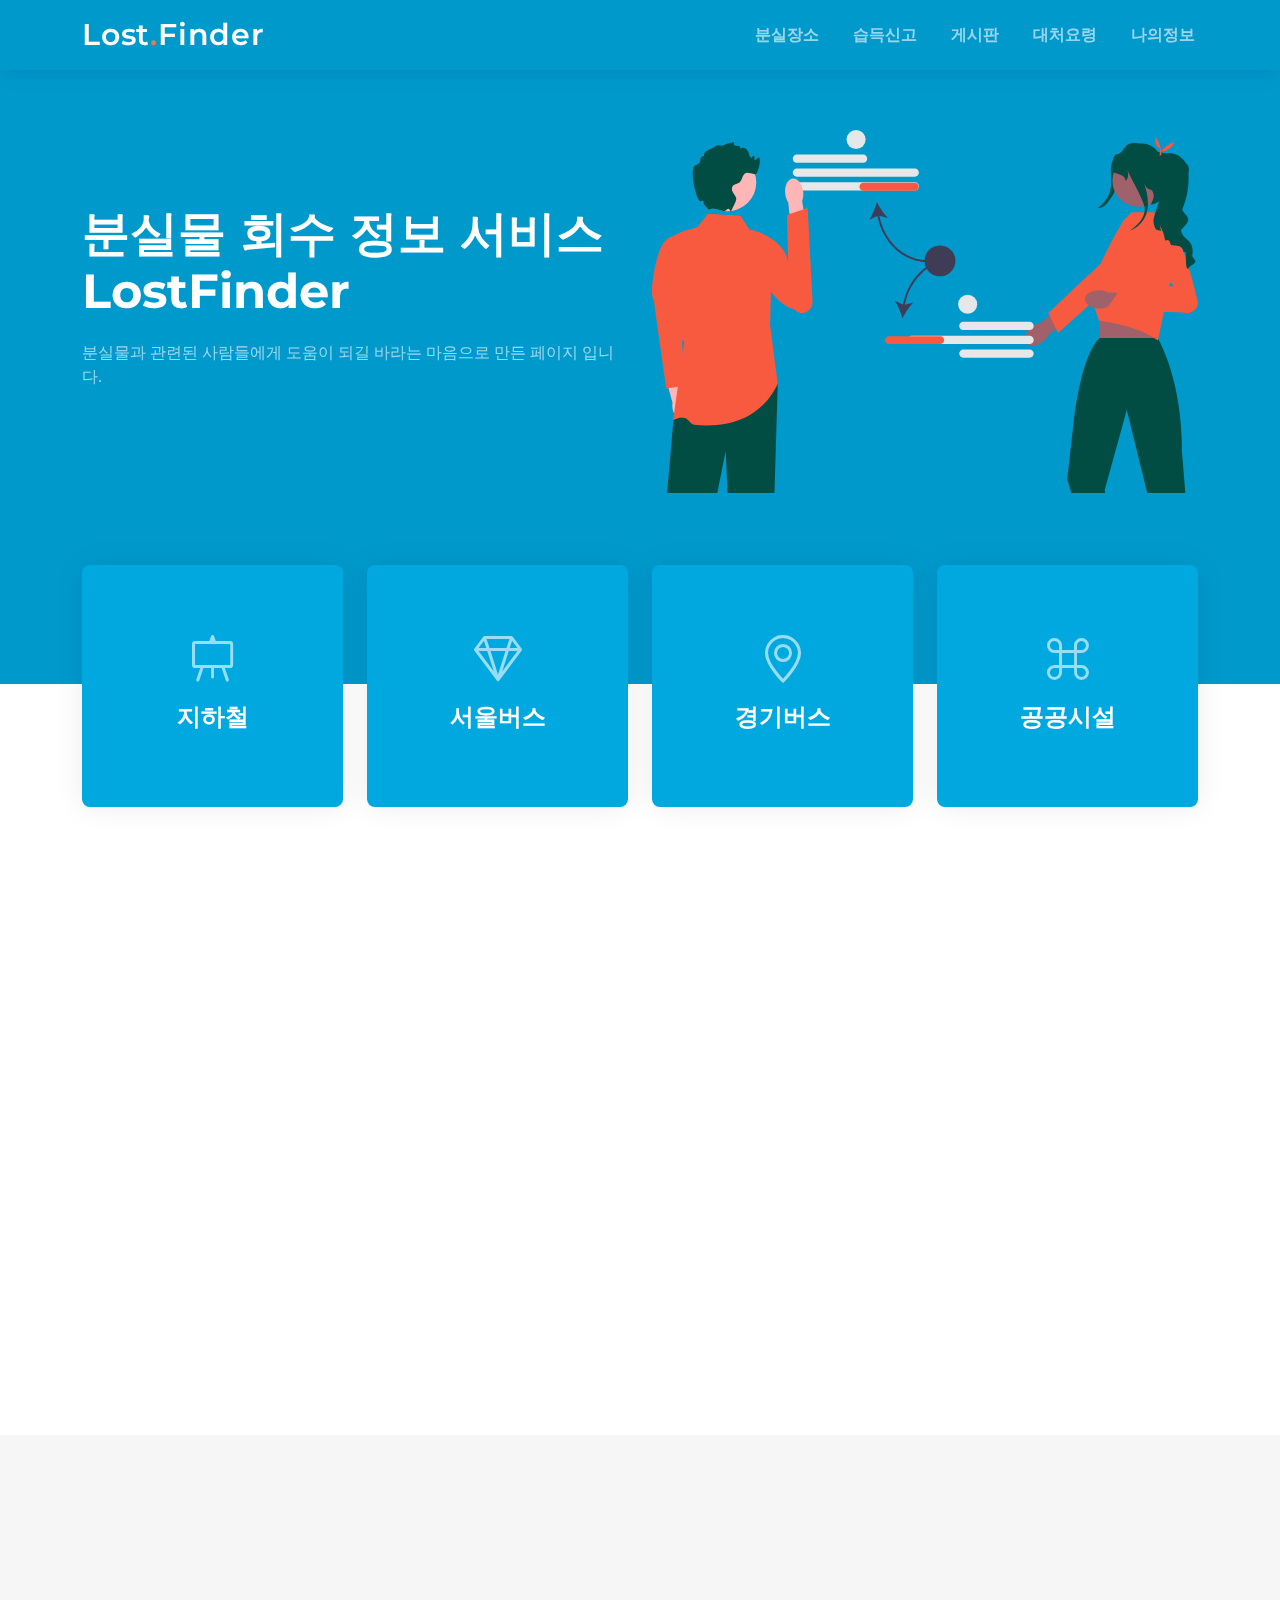
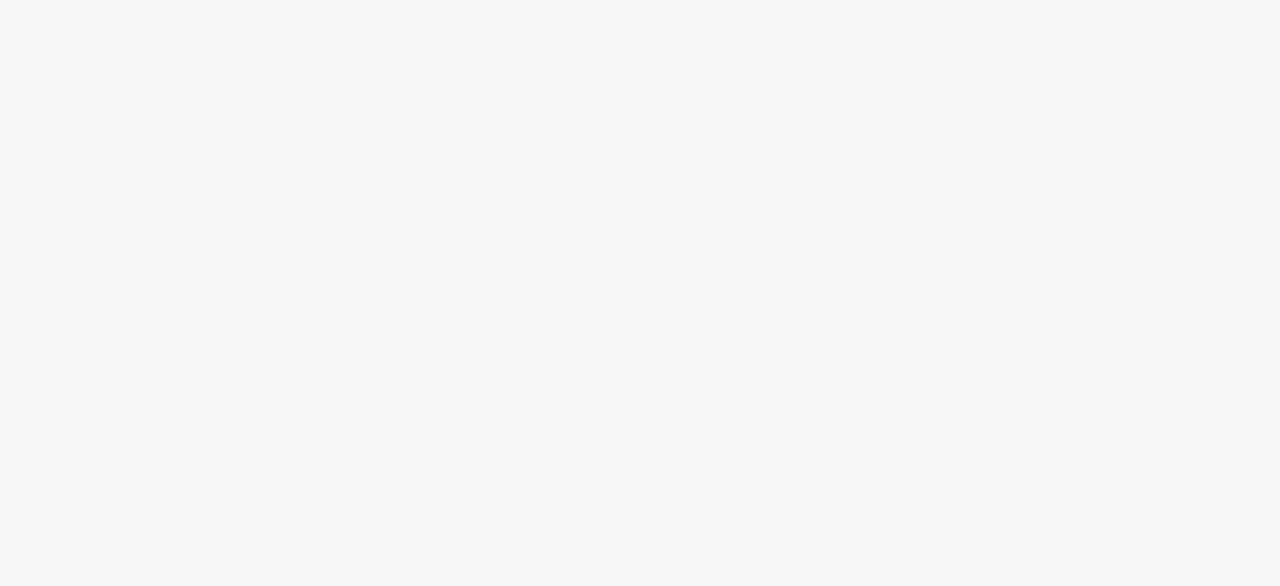
==== lostfinder/lostfinder/src/main/resources/static/index.html @ 7ec282dd "메인페이지 만들기" ====
<!DOCTYPE html>
<html lang="en">
<head>
    <meta charset="utf-8">
    <meta name="viewport" content="width=device-width, initial-scale=1">
    <link href="https://cdn.jsdelivr.net/npm/bootstrap@5.2.2/dist/css/bootstrap.min.css" rel="stylesheet" integrity="sha384-Zenh87qX5JnK2Jl0vWa8Ck2rdkQ2Bzep5IDxbcnCeuOxjzrPF/et3URy9Bv1WTRi" crossorigin="anonymous">

    <title>LostFinderApplication</title>
    <meta content="" name="description">
    <meta content="" name="keywords">

    <!-- Favicons -->
    <link href="assets/img/favicon.png" rel="icon">
    <link href="assets/img/apple-touch-icon.png" rel="apple-touch-icon">


    <!-- Google Fonts -->
    <link rel="preconnect" href="https://fonts.googleapis.com">
    <link rel="preconnect" href="https://fonts.gstatic.com" crossorigin>
    <link href="https://fonts.googleapis.com/css2?family=Open+Sans:ital,wght@0,300;0,400;0,500;0,600;0,700;1,300;1,400;1,600;1,700&family=Montserrat:ital,wght@0,300;0,400;0,500;0,600;0,700;1,300;1,400;1,500;1,600;1,700&family=Raleway:ital,wght@0,300;0,400;0,500;0,600;0,700;1,300;1,400;1,500;1,600;1,700&display=swap" rel="stylesheet">

    <!-- Vendor CSS Files -->
    <link href="assets/vendor/bootstrap/css/bootstrap.min.css" rel="stylesheet">
    <link href="assets/vendor/bootstrap-icons/bootstrap-icons.css" rel="stylesheet">
    <link href="assets/vendor/aos/aos.css" rel="stylesheet">
    <link href="assets/vendor/glightbox/css/glightbox.min.css" rel="stylesheet">
    <link href="assets/vendor/swiper/swiper-bundle.min.css" rel="stylesheet">


    <!-- Template Main CSS File -->
    <link href="assets/css/main.css" rel="stylesheet">
</head>
<body>
<!-- ======= Header ======= -->

<header id="header" class="header d-flex align-items-center">

    <div class="container-fluid container-xl d-flex align-items-center justify-content-between">
        <a href="index.html" class="logo d-flex align-items-center">
            <h1>Lost<span>.</span>Finder</h1>
        </a>
        <nav id="navbar" class="navbar">
            <ul>
                <li><a href="lostplace.html">분실장소</a></li>
                <li><a href="report.html">습득신고</a></li>
                <li><a href="bulletinboard.html">게시판</a></li>
                <li><a href="goodtip.html">대처요령</a></li>
                <li><a href="mypage.html">나의정보</a></li>
            </ul>
        </nav><!-- .navbar -->

        <i class="mobile-nav-toggle mobile-nav-show bi bi-list"></i>
        <i class="mobile-nav-toggle mobile-nav-hide d-none bi bi-x"></i>

    </div>
</header><!-- End Header -->
<!-- End Header -->



<!-- ======= Hero Section ======= -->
<section id="hero" class="hero">
    <div class="container position-relative">
        <div class="row gy-5" data-aos="fade-in">
            <div class="col-lg-6 order-2 order-lg-1 d-flex flex-column justify-content-center text-center text-lg-start">
                <h2>분실물 회수 정보 서비스 <span>LostFinder</span></h2>
                <p>분실물과 관련된 사람들에게 도움이 되길 바라는 마음으로 만든 페이지 입니다.</p>
            </div>
            <div class="col-lg-6 order-1 order-lg-2">
                <img src="assets/img/hero-img.svg" class="img-fluid" alt="" data-aos="zoom-out" data-aos-delay="100">
            </div>
        </div>
    </div>

    <div class="icon-boxes position-relative">
        <div class="container position-relative">
            <div class="row gy-4 mt-5">

                <div class="col-xl-3 col-md-6" data-aos="fade-up" data-aos-delay="100">
                    <div class="icon-box">
                        <div class="icon"><i class="bi bi-easel"></i></div>
                        <h4 class="title"><a href="" class="stretched-link">지하철</a></h4>
                    </div>
                </div>
                <!--End Icon Box -->

                <div class="col-xl-3 col-md-6" data-aos="fade-up" data-aos-delay="200">
                    <div class="icon-box">
                        <div class="icon"><i class="bi bi-gem"></i></div>
                        <h4 class="title"><a href="" class="stretched-link">서울버스</a></h4>
                    </div>
                </div>
                <!--End Icon Box -->

                <div class="col-xl-3 col-md-6" data-aos="fade-up" data-aos-delay="300">
                    <div class="icon-box">
                        <div class="icon"><i class="bi bi-geo-alt"></i></div>
                        <h4 class="title"><a href="" class="stretched-link">경기버스</a></h4>
                    </div>
                </div>
                <!--End Icon Box -->

                <div class="col-xl-3 col-md-6" data-aos="fade-up" data-aos-delay="500">
                    <div class="icon-box">
                        <div class="icon"><i class="bi bi-command"></i></div>
                        <h4 class="title"><a href="" class="stretched-link">공공시설</a></h4>
                    </div>
                </div>
                <!--End Icon Box -->

            </div>
        </div>
    </div>

    </div>
</section>
<!-- End Hero Section -->

<main id="main">

    <!-- ======= Frequently Asked Questions Section ======= -->
    <section id="faq" class="faq">
        <div class="container" data-aos="fade-up">

            <div class="row gy-4">

                <div class="col-lg-4">
                    <div class="content px-xl-5">
                        <h3>Frequently Asked <strong>Questions</strong></h3>
                        <p>
                            Lorem ipsum dolor sit amet, consectetur adipiscing elit, sed do eiusmod tempor incididunt ut labore et dolore magna aliqua. Duis aute irure dolor in reprehenderit
                        </p>
                    </div>
                </div>

                <div class="col-lg-8">

                    <div class="accordion accordion-flush" id="faqlist" data-aos="fade-up" data-aos-delay="100">

                        <div class="accordion-item">
                            <h3 class="accordion-header">
                                <button class="accordion-button collapsed" type="button" data-bs-toggle="collapse" data-bs-target="#faq-content-1">
                                    <span class="num">1.</span>
                                    Non consectetur a erat nam at lectus urna duis?
                                </button>
                            </h3>
                            <div id="faq-content-1" class="accordion-collapse collapse" data-bs-parent="#faqlist">
                                <div class="accordion-body">
                                    Feugiat pretium nibh ipsum consequat. Tempus iaculis urna id volutpat lacus laoreet non curabitur gravida. Venenatis lectus magna fringilla urna porttitor rhoncus dolor purus non.
                                </div>
                            </div>
                        </div><!-- # Faq item-->

                        <div class="accordion-item">
                            <h3 class="accordion-header">
                                <button class="accordion-button collapsed" type="button" data-bs-toggle="collapse" data-bs-target="#faq-content-2">
                                    <span class="num">2.</span>
                                    Feugiat scelerisque varius morbi enim nunc faucibus a pellentesque?
                                </button>
                            </h3>
                            <div id="faq-content-2" class="accordion-collapse collapse" data-bs-parent="#faqlist">
                                <div class="accordion-body">
                                    Dolor sit amet consectetur adipiscing elit pellentesque habitant morbi. Id interdum velit laoreet id donec ultrices. Fringilla phasellus faucibus scelerisque eleifend donec pretium. Est pellentesque elit ullamcorper dignissim. Mauris ultrices eros in cursus turpis massa tincidunt dui.
                                </div>
                            </div>
                        </div><!-- # Faq item-->

                        <div class="accordion-item">
                            <h3 class="accordion-header">
                                <button class="accordion-button collapsed" type="button" data-bs-toggle="collapse" data-bs-target="#faq-content-3">
                                    <span class="num">3.</span>
                                    Dolor sit amet consectetur adipiscing elit pellentesque habitant morbi?
                                </button>
                            </h3>
                            <div id="faq-content-3" class="accordion-collapse collapse" data-bs-parent="#faqlist">
                                <div class="accordion-body">
                                    Eleifend mi in nulla posuere sollicitudin aliquam ultrices sagittis orci. Faucibus pulvinar elementum integer enim. Sem nulla pharetra diam sit amet nisl suscipit. Rutrum tellus pellentesque eu tincidunt. Lectus urna duis convallis convallis tellus. Urna molestie at elementum eu facilisis sed odio morbi quis
                                </div>
                            </div>
                        </div><!-- # Faq item-->

                        <div class="accordion-item">
                            <h3 class="accordion-header">
                                <button class="accordion-button collapsed" type="button" data-bs-toggle="collapse" data-bs-target="#faq-content-4">
                                    <span class="num">4.</span>
                                    Ac odio tempor orci dapibus. Aliquam eleifend mi in nulla?
                                </button>
                            </h3>
                            <div id="faq-content-4" class="accordion-collapse collapse" data-bs-parent="#faqlist">
                                <div class="accordion-body">
                                    Dolor sit amet consectetur adipiscing elit pellentesque habitant morbi. Id interdum velit laoreet id donec ultrices. Fringilla phasellus faucibus scelerisque eleifend donec pretium. Est pellentesque elit ullamcorper dignissim. Mauris ultrices eros in cursus turpis massa tincidunt dui.
                                </div>
                            </div>
                        </div><!-- # Faq item-->

                        <div class="accordion-item">
                            <h3 class="accordion-header">
                                <button class="accordion-button collapsed" type="button" data-bs-toggle="collapse" data-bs-target="#faq-content-5">
                                    <span class="num">5.</span>
                                    Tempus quam pellentesque nec nam aliquam sem et tortor consequat?
                                </button>
                            </h3>
                            <div id="faq-content-5" class="accordion-collapse collapse" data-bs-parent="#faqlist">
                                <div class="accordion-body">
                                    Molestie a iaculis at erat pellentesque adipiscing commodo. Dignissim suspendisse in est ante in. Nunc vel risus commodo viverra maecenas accumsan. Sit amet nisl suscipit adipiscing bibendum est. Purus gravida quis blandit turpis cursus in
                                </div>
                            </div>
                        </div><!-- # Faq item-->

                    </div>

                </div>
            </div>

        </div>
    </section><!-- End Frequently Asked Questions Section -->

    <!-- ======= Recent Blog Posts Section ======= -->
    <section id="recent-posts" class="recent-posts sections-bg">
        <div class="container" data-aos="fade-up">

            <div class="section-header">
                <h2>Recent Blog Posts</h2>
                <p>Consequatur libero assumenda est voluptatem est quidem illum et officia imilique qui vel architecto accusamus fugit aut qui distinctio</p>
            </div>

            <div class="row gy-4">

                <div class="col-xl-4 col-md-6">
                    <article>

                        <div class="post-img">
                            <img src="assets/img/blog/blog-1.jpg" alt="" class="img-fluid">
                        </div>

                        <p class="post-category">Politics</p>

                        <h2 class="title">
                            <a href="blog-details.html">Dolorum optio tempore voluptas dignissimos</a>
                        </h2>

                        <div class="d-flex align-items-center">
                            <img src="assets/img/blog/blog-author.jpg" alt="" class="img-fluid post-author-img flex-shrink-0">
                            <div class="post-meta">
                                <p class="post-author">Maria Doe</p>
                                <p class="post-date">
                                    <time datetime="2022-01-01">Jan 1, 2022</time>
                                </p>
                            </div>
                        </div>

                    </article>
                </div><!-- End post list item -->

                <div class="col-xl-4 col-md-6">
                    <article>

                        <div class="post-img">
                            <img src="assets/img/blog/blog-2.jpg" alt="" class="img-fluid">
                        </div>

                        <p class="post-category">Sports</p>

                        <h2 class="title">
                            <a href="blog-details.html">Nisi magni odit consequatur autem nulla dolorem</a>
                        </h2>

                        <div class="d-flex align-items-center">
                            <img src="assets/img/blog/blog-author-2.jpg" alt="" class="img-fluid post-author-img flex-shrink-0">
                            <div class="post-meta">
                                <p class="post-author">Allisa Mayer</p>
                                <p class="post-date">
                                    <time datetime="2022-01-01">Jun 5, 2022</time>
                                </p>
                            </div>
                        </div>

                    </article>
                </div><!-- End post list item -->

                <div class="col-xl-4 col-md-6">
                    <article>

                        <div class="post-img">
                            <img src="assets/img/blog/blog-3.jpg" alt="" class="img-fluid">
                        </div>

                        <p class="post-category">Entertainment</p>

                        <h2 class="title">
                            <a href="blog-details.html">Possimus soluta ut id suscipit ea ut in quo quia et soluta</a>
                        </h2>

                        <div class="d-flex align-items-center">
                            <img src="assets/img/blog/blog-author-3.jpg" alt="" class="img-fluid post-author-img flex-shrink-0">
                            <div class="post-meta">
                                <p class="post-author">Mark Dower</p>
                                <p class="post-date">
                                    <time datetime="2022-01-01">Jun 22, 2022</time>
                                </p>
                            </div>
                        </div>

                    </article>
                </div><!-- End post list item -->

            </div><!-- End recent posts list -->

        </div>
    </section><!-- End Recent Blog Posts Section -->


</main><!-- End #main -->

<!--<a href="#" class="scroll-top d-flex align-items-center justify-content-center"><i class="bi bi-arrow-up-short"></i></a>-->


<!-- Vendor JS Files -->
<script src="assets/vendor/bootstrap/js/bootstrap.bundle.min.js"></script>
<script src="assets/vendor/aos/aos.js"></script>
<script src="assets/vendor/glightbox/js/glightbox.min.js"></script>
<script src="assets/vendor/purecounter/purecounter_vanilla.js"></script>
<script src="assets/vendor/swiper/swiper-bundle.min.js"></script>

<!-- Template Main JS File -->
<script src="assets/js/main.js"></script>
</body>
</html>
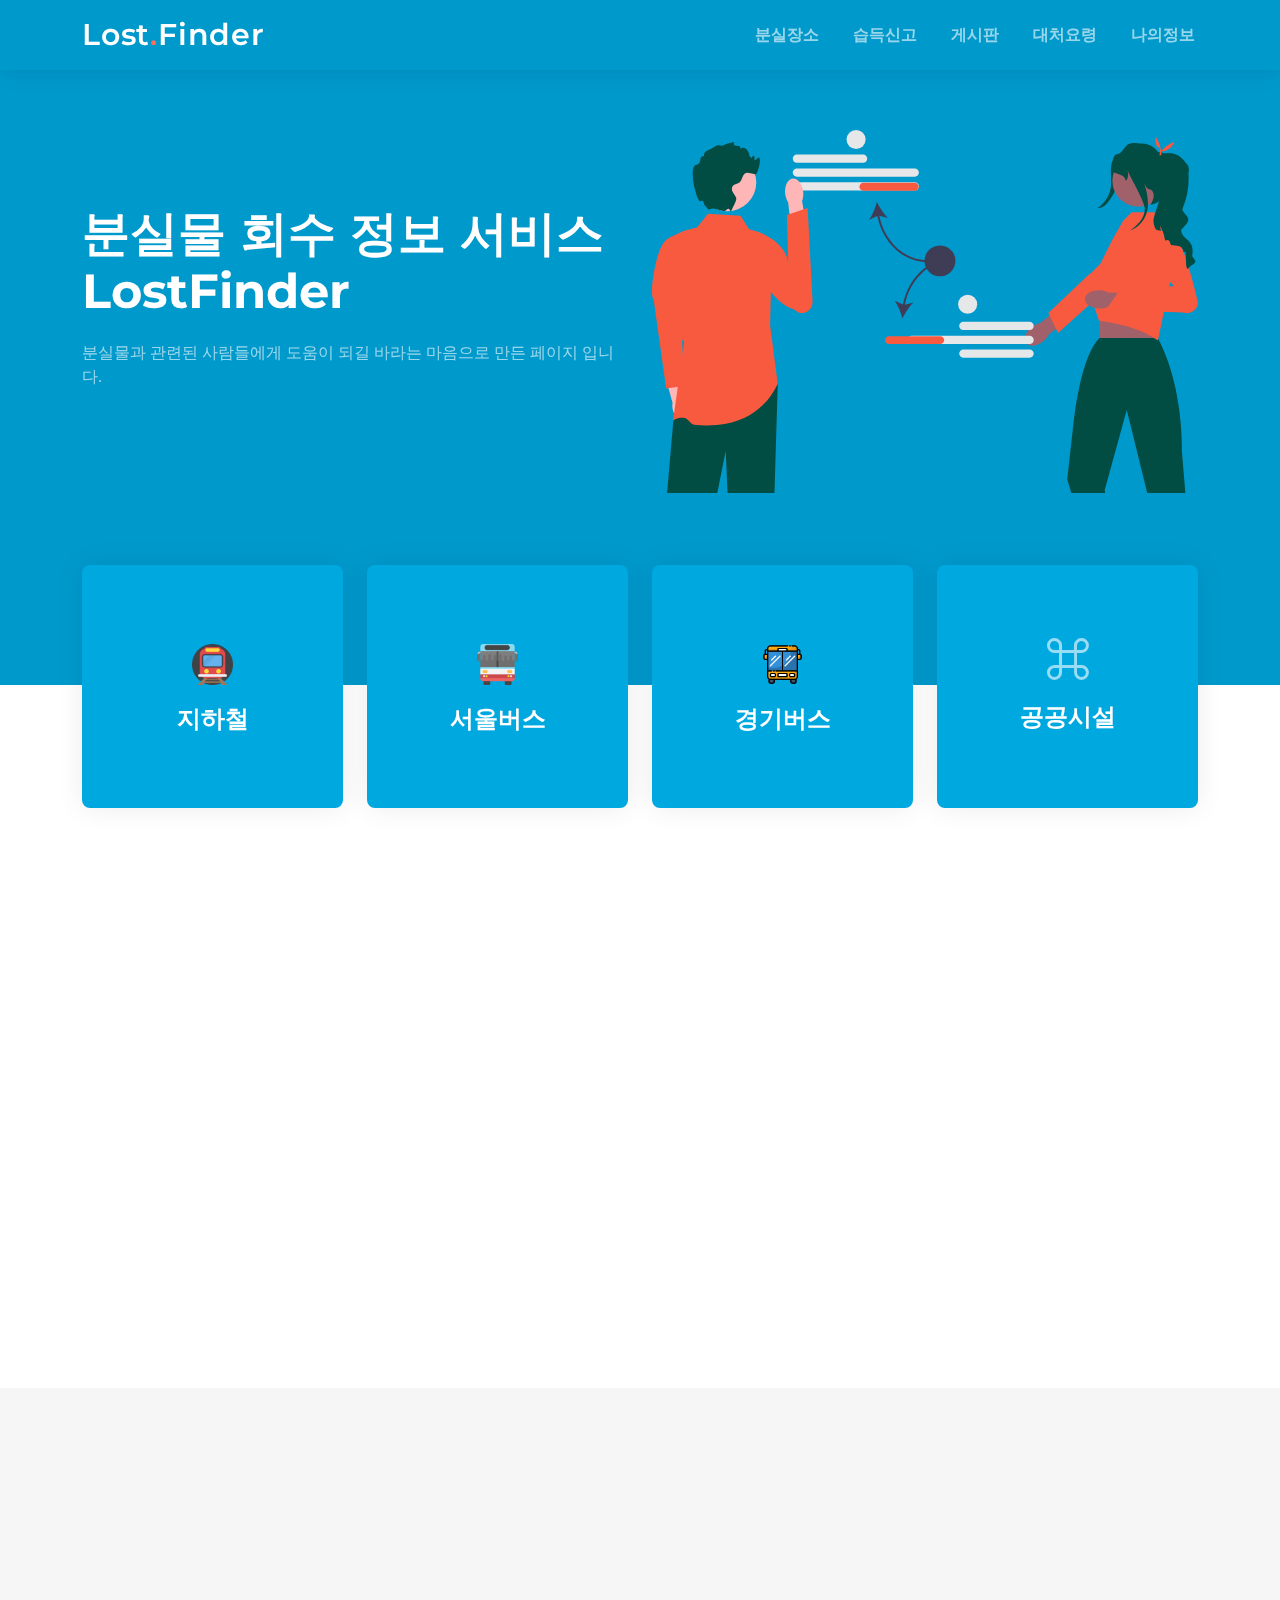
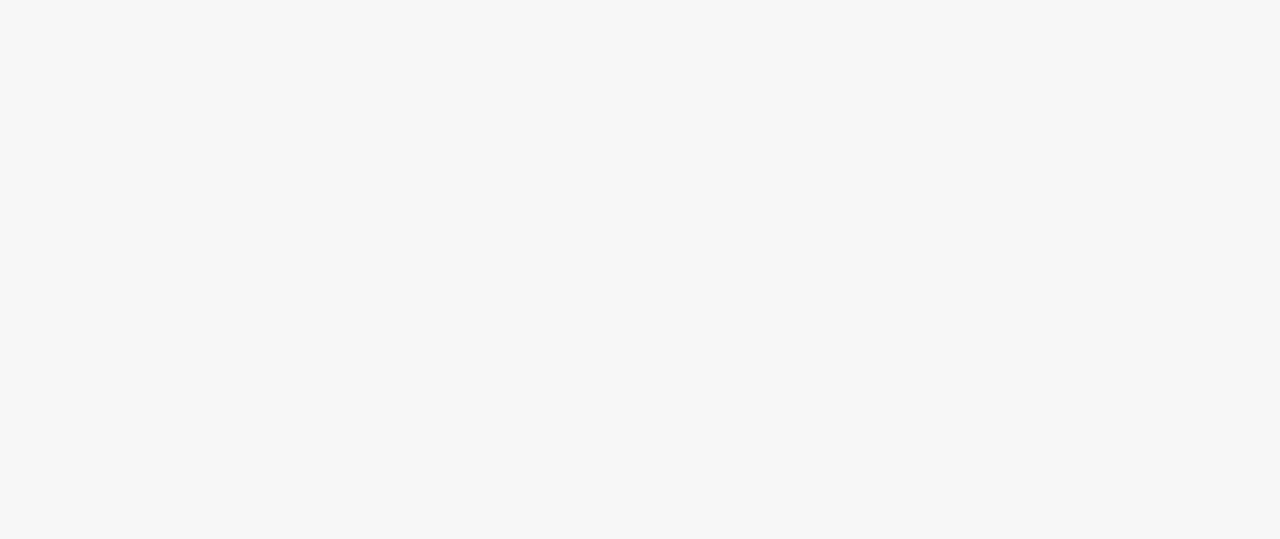
==== commit a0d27297: "메인페이지 수정" ====
--- a/lostfinder/lostfinder/src/main/resources/static/index.html
+++ b/lostfinder/lostfinder/src/main/resources/static/index.html
@@ -78,7 +78,8 @@
 
                 <div class="col-xl-3 col-md-6" data-aos="fade-up" data-aos-delay="100">
                     <div class="icon-box">
-                        <div class="icon"><i class="bi bi-easel"></i></div>
+                        <div class="icon">
+                            <img src="assets/img/train.png" width="20%"></div>
                         <h4 class="title"><a href="" class="stretched-link">지하철</a></h4>
                     </div>
                 </div>
@@ -86,7 +87,7 @@
 
                 <div class="col-xl-3 col-md-6" data-aos="fade-up" data-aos-delay="200">
                     <div class="icon-box">
-                        <div class="icon"><i class="bi bi-gem"></i></div>
+                        <div class="icon"><img src="assets/img/bus.png" width="20%"></div>
                         <h4 class="title"><a href="" class="stretched-link">서울버스</a></h4>
                     </div>
                 </div>
@@ -94,7 +95,7 @@
 
                 <div class="col-xl-3 col-md-6" data-aos="fade-up" data-aos-delay="300">
                     <div class="icon-box">
-                        <div class="icon"><i class="bi bi-geo-alt"></i></div>
+                        <div class="icon"><img src="assets/img/bus-school.png" width="20%"></div>
                         <h4 class="title"><a href="" class="stretched-link">경기버스</a></h4>
                     </div>
                 </div>
@@ -126,9 +127,10 @@
 
                 <div class="col-lg-4">
                     <div class="content px-xl-5">
-                        <h3>Frequently Asked <strong>Questions</strong></h3>
+                        <h3> <strong>FAQ</strong></h3>
                         <p>
-                            Lorem ipsum dolor sit amet, consectetur adipiscing elit, sed do eiusmod tempor incididunt ut labore et dolore magna aliqua. Duis aute irure dolor in reprehenderit
+                           물건 분실시 상황별 FAQ가 준비되어 있습니다. <br>
+                            FAQ에서 궁금한 부분이 해소되지 않았다면, 대처요령 메뉴에 들어가 상세내용을 찾아보는 것을 추천드립니다.
                         </p>
                     </div>
                 </div>
@@ -141,12 +143,13 @@
                             <h3 class="accordion-header">
                                 <button class="accordion-button collapsed" type="button" data-bs-toggle="collapse" data-bs-target="#faq-content-1">
                                     <span class="num">1.</span>
-                                    Non consectetur a erat nam at lectus urna duis?
+                                    버스에서 물건을 읽어버렸을 때 어떻게 해야되나요?
                                 </button>
                             </h3>
                             <div id="faq-content-1" class="accordion-collapse collapse" data-bs-parent="#faqlist">
                                 <div class="accordion-body">
-                                    Feugiat pretium nibh ipsum consequat. Tempus iaculis urna id volutpat lacus laoreet non curabitur gravida. Venenatis lectus magna fringilla urna porttitor rhoncus dolor purus non.
+                                    만약 내리고 버스 번호를 알고 있다면, 얼른 검색창에 해당 버스 번호를 입력하여, 버스의 일렬번호를 숙지합니다. 그리고 LostFinder에서 제공하는 버스회사에 연락하여 버스의 일렬번호와 잃어버린 물건을 같이 이야기하시면
+                                    누가 물건을 훔쳐가지 않는 이사 99.99%로 찾으실 수 있습니다.
                                 </div>
                             </div>
                         </div><!-- # Faq item-->
@@ -155,12 +158,14 @@
                             <h3 class="accordion-header">
                                 <button class="accordion-button collapsed" type="button" data-bs-toggle="collapse" data-bs-target="#faq-content-2">
                                     <span class="num">2.</span>
-                                    Feugiat scelerisque varius morbi enim nunc faucibus a pellentesque?
+                                    택시에서 물건을 읽어버렸을 때 어떻게 해야되나요?
                                 </button>
                             </h3>
                             <div id="faq-content-2" class="accordion-collapse collapse" data-bs-parent="#faqlist">
                                 <div class="accordion-body">
-                                    Dolor sit amet consectetur adipiscing elit pellentesque habitant morbi. Id interdum velit laoreet id donec ultrices. Fringilla phasellus faucibus scelerisque eleifend donec pretium. Est pellentesque elit ullamcorper dignissim. Mauris ultrices eros in cursus turpis massa tincidunt dui.
+                                    현금결제를 한 경우가 아니라면, 신용카드 혹은 콜택시로 타셨을 경우라 생각됩니다.<br>
+                                    이경우에는 카드사 결제내역을 확인하여 시간때와 택시번호를 알 수 있고,
+                                    콜택시의 경우도 사용했던 어플의 이용내역을 확인하면 택시번호와 운행했던 시간을 알 수 있어 택시기사님과 더 수월하게 연락을 닿을 수 있으실겁니다.
                                 </div>
                             </div>
                         </div><!-- # Faq item-->
@@ -169,12 +174,15 @@
                             <h3 class="accordion-header">
                                 <button class="accordion-button collapsed" type="button" data-bs-toggle="collapse" data-bs-target="#faq-content-3">
                                     <span class="num">3.</span>
-                                    Dolor sit amet consectetur adipiscing elit pellentesque habitant morbi?
+                                    지하철에서 물건을 읽어버렸을 때 어떻게 해야되나요?
                                 </button>
                             </h3>
                             <div id="faq-content-3" class="accordion-collapse collapse" data-bs-parent="#faqlist">
                                 <div class="accordion-body">
-                                    Eleifend mi in nulla posuere sollicitudin aliquam ultrices sagittis orci. Faucibus pulvinar elementum integer enim. Sem nulla pharetra diam sit amet nisl suscipit. Rutrum tellus pellentesque eu tincidunt. Lectus urna duis convallis convallis tellus. Urna molestie at elementum eu facilisis sed odio morbi quis
+                                    지하철은 각 해당 역마다 고객지원실이 존재하고 각 구역을 담당하는 분실물센터가 존재합니다.
+                                    그렇기에, 최대한 빨리 필요한 3가지 정보를 가지고 이야기하는게 좋습니다.<br>
+                                    3가지 정보는 분실 지역(탑승역, 하차역),분실 시간(하차시간을 알고있어야 좋습니다.), 분실물 정보입니다.
+                                    보통 1~2일 동안 보관되기에, 잃어버리셨다면 1~2일 내에 찾으시는게 제일 좋습니다.
                                 </div>
                             </div>
                         </div><!-- # Faq item-->
@@ -183,12 +191,13 @@
                             <h3 class="accordion-header">
                                 <button class="accordion-button collapsed" type="button" data-bs-toggle="collapse" data-bs-target="#faq-content-4">
                                     <span class="num">4.</span>
-                                    Ac odio tempor orci dapibus. Aliquam eleifend mi in nulla?
+                                   그외의 장소에서 물건을 잃어버렸다면 어떻게 해야하나요?
                                 </button>
                             </h3>
                             <div id="faq-content-4" class="accordion-collapse collapse" data-bs-parent="#faqlist">
                                 <div class="accordion-body">
-                                    Dolor sit amet consectetur adipiscing elit pellentesque habitant morbi. Id interdum velit laoreet id donec ultrices. Fringilla phasellus faucibus scelerisque eleifend donec pretium. Est pellentesque elit ullamcorper dignissim. Mauris ultrices eros in cursus turpis massa tincidunt dui.
+                                    공공장소나 시설내부의 경우 관리자가 있기때문에, 관리자분과 최대한 컨택하여 물어보는 방법이 가능하지만
+                                    그외 외부 장소는 실질적으로 쉽지는 않습니다. 그래서 가장 최후의 수단으로 Lost112에 분실신고하는 방법이 있지만, 생각보다 되찾을 확률이 낮기에 기대하기는 어렵습니다.
                                 </div>
                             </div>
                         </div><!-- # Faq item-->
@@ -197,12 +206,14 @@
                             <h3 class="accordion-header">
                                 <button class="accordion-button collapsed" type="button" data-bs-toggle="collapse" data-bs-target="#faq-content-5">
                                     <span class="num">5.</span>
-                                    Tempus quam pellentesque nec nam aliquam sem et tortor consequat?
+                                    누군가의 물건을 주었다면 어떻게해야할까요?
                                 </button>
                             </h3>
                             <div id="faq-content-5" class="accordion-collapse collapse" data-bs-parent="#faqlist">
                                 <div class="accordion-body">
-                                    Molestie a iaculis at erat pellentesque adipiscing commodo. Dignissim suspendisse in est ante in. Nunc vel risus commodo viverra maecenas accumsan. Sit amet nisl suscipit adipiscing bibendum est. Purus gravida quis blandit turpis cursus in
+                                   누군가의 물건을 주웠다면 습득자가 됩니다. 습득자는 물건을 주인에게 돌려줘야되는 의무가 있으며, 그렇지않다면 점유이탈횡령죄에 속하게됩니다.
+                                   그래서 습득물을 돌려주는 방법으로는 직접돌려주기, 다른 관리자에게 양도하기, 습득신고 하기가 있습니다. 습득신고의 경우, 신고한 이후로 부터 6개월이 지난 후에도 주인이 나타나지않으면 그 물건은 주인이 없는 물건으로 판단하여
+                                    그 소유권이 습득자에게 우선권을 가지게 됩니다.
                                 </div>
                             </div>
                         </div><!-- # Faq item-->
@@ -220,8 +231,8 @@
         <div class="container" data-aos="fade-up">
 
             <div class="section-header">
-                <h2>Recent Blog Posts</h2>
-                <p>Consequatur libero assumenda est voluptatem est quidem illum et officia imilique qui vel architecto accusamus fugit aut qui distinctio</p>
+                <h2>대처요령 게시판</h2>
+                <p>분실시 대처요령을 정리해놓은 게시판입니다. 어떻게 해야되는지 상세하게 정리해놨습니다.</p>
             </div>
 
             <div class="row gy-4">
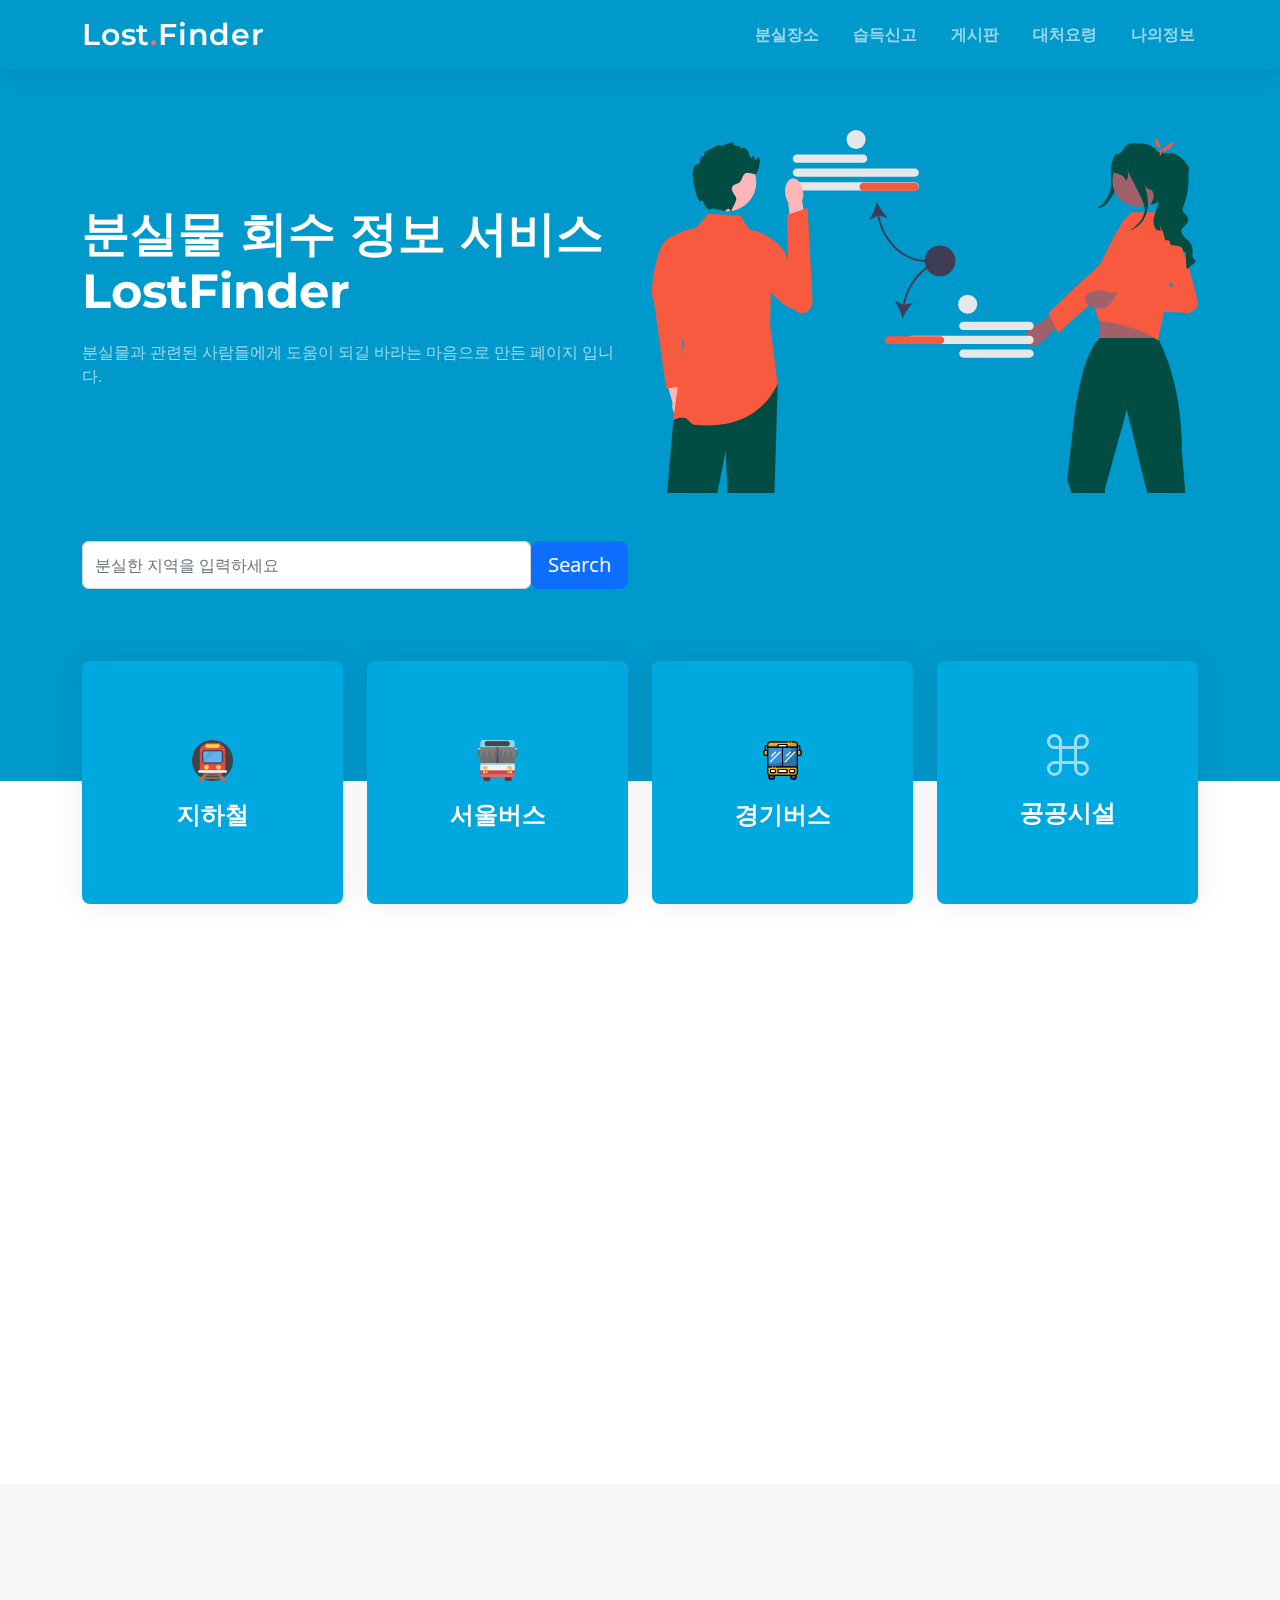
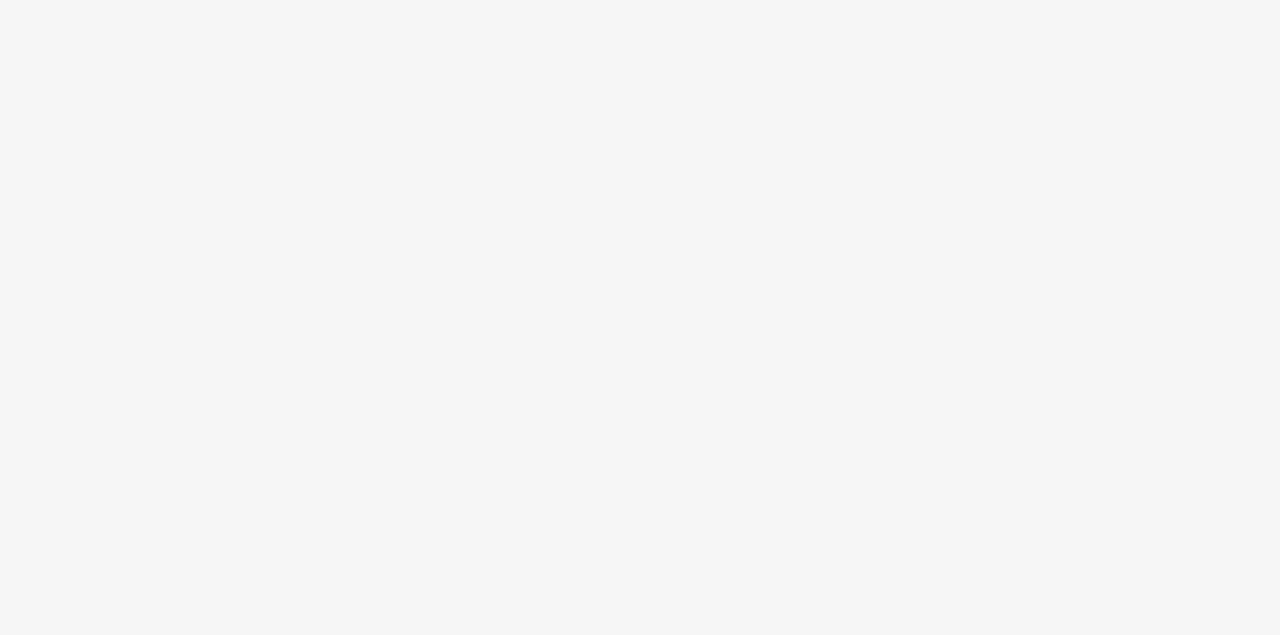
==== commit 8aa7345f: "메인페이지 수정 / 대처요령페이지 생성" ====
--- a/lostfinder/lostfinder/src/main/resources/static/index.html
+++ b/lostfinder/lostfinder/src/main/resources/static/index.html
@@ -44,7 +44,7 @@
                 <li><a href="lostplace.html">분실장소</a></li>
                 <li><a href="report.html">습득신고</a></li>
                 <li><a href="bulletinboard.html">게시판</a></li>
-                <li><a href="goodtip.html">대처요령</a></li>
+                <li><a href="tip/goodtip.html">대처요령</a></li>
                 <li><a href="mypage.html">나의정보</a></li>
             </ul>
         </nav><!-- .navbar -->
@@ -69,8 +69,14 @@
             <div class="col-lg-6 order-1 order-lg-2">
                 <img src="assets/img/hero-img.svg" class="img-fluid" alt="" data-aos="zoom-out" data-aos-delay="100">
             </div>
+            <form action="#" class="form-search col-lg-6 order-3 order-lg-3 d-flex " data-aos="fade-up" data-aos-delay="200">
+                <input type="text" class="form-control" placeholder="분실한 지역을 입력하세요">
+                <button type="submit" class="btn btn-primary btn-lg">Search</button>
+            </form>
         </div>
     </div>
+
+
 
     <div class="icon-boxes position-relative">
         <div class="container position-relative">
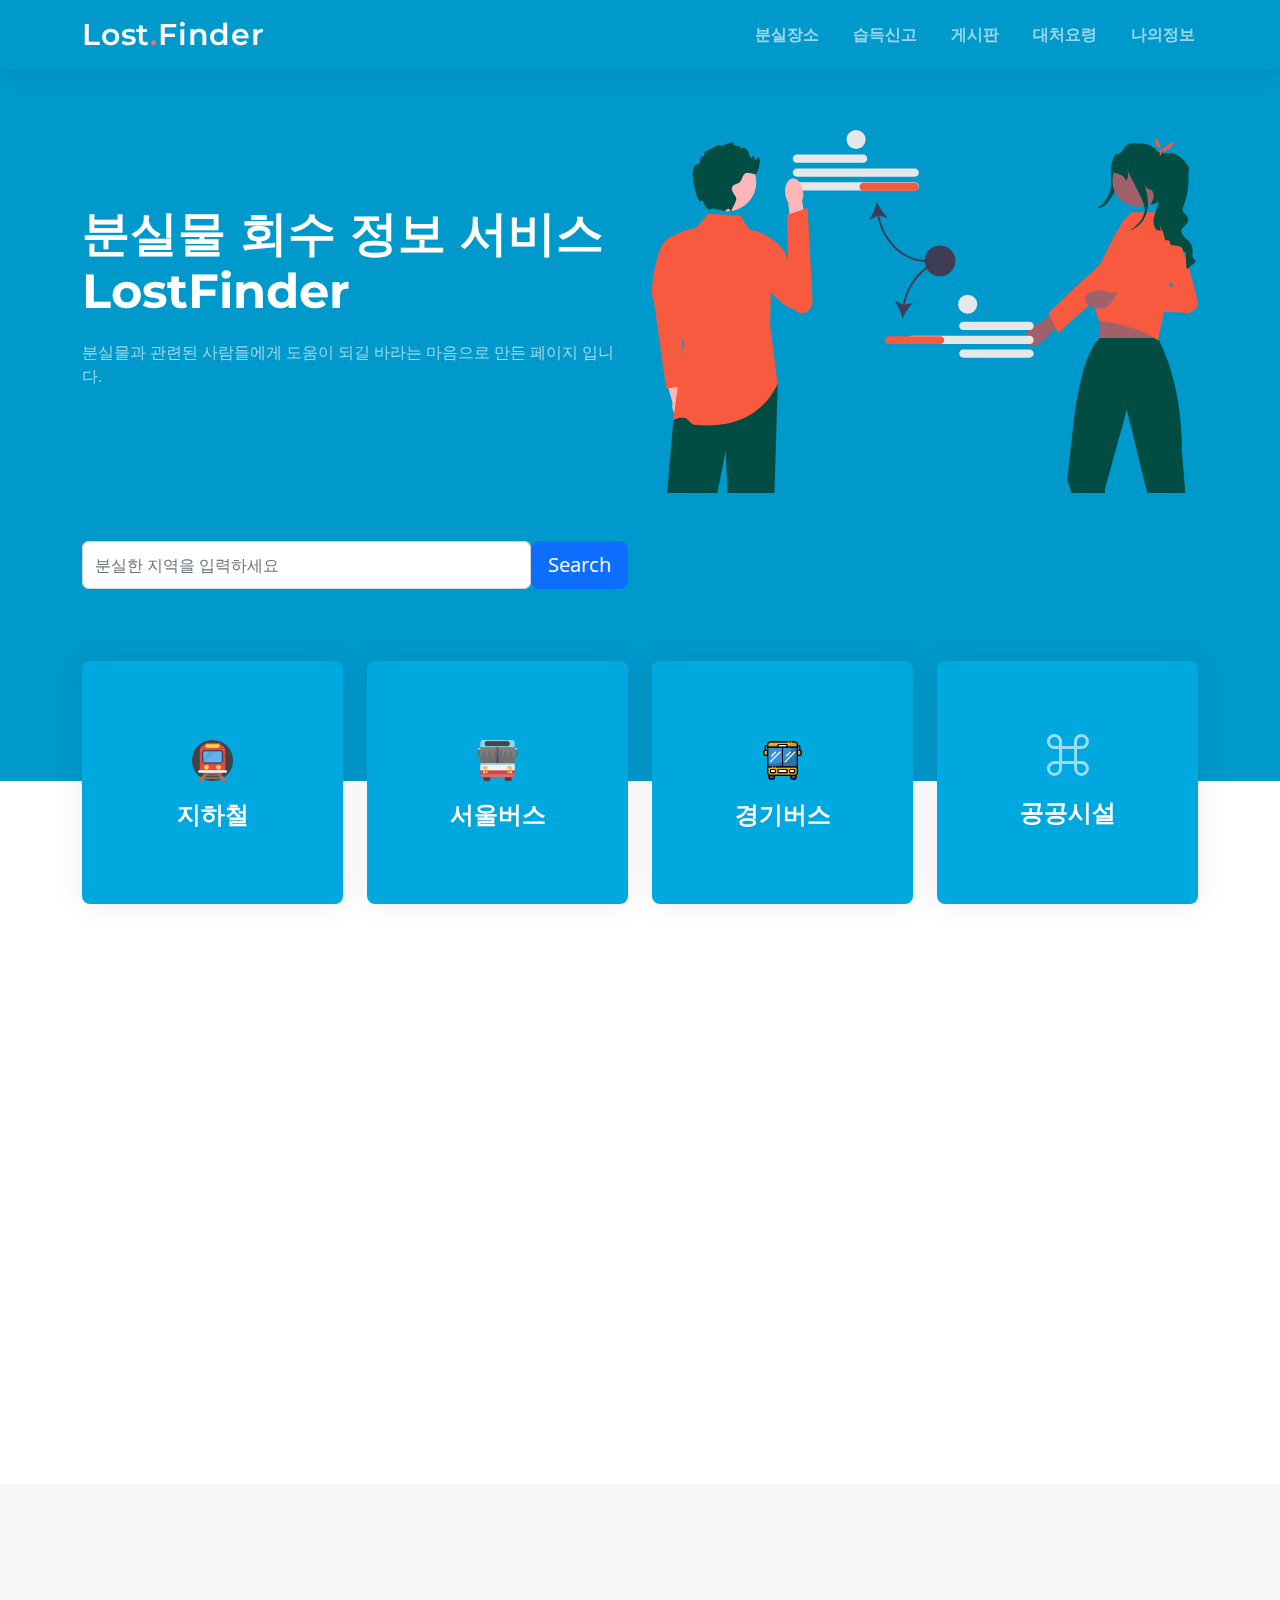
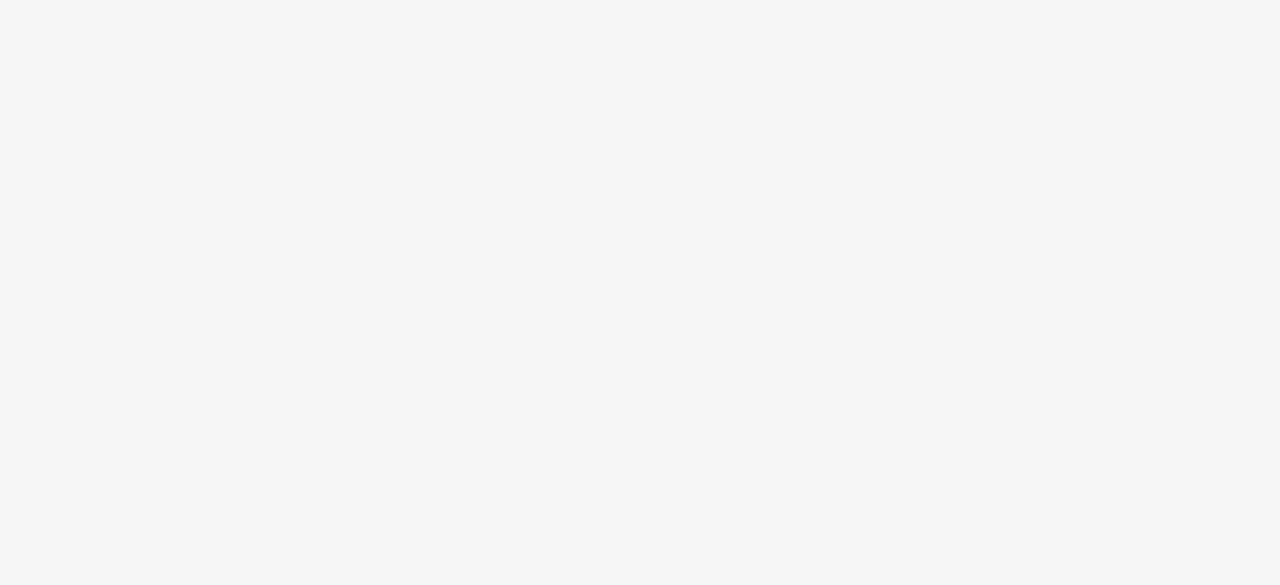
==== commit 50d6c52e: "[FE] 메인페이지 - 대처요령 게시판 수정" ====
--- a/lostfinder/lostfinder/src/main/resources/static/index.html
+++ b/lostfinder/lostfinder/src/main/resources/static/index.html
@@ -247,21 +247,21 @@
                     <article>
 
                         <div class="post-img">
-                            <img src="assets/img/blog/blog-1.jpg" alt="" class="img-fluid">
-                        </div>
-
-                        <p class="post-category">Politics</p>
+                            <img src="assets/img/blog/lostplaceIsBus.png" alt="" class="img-fluid">
+                        </div>
+
+                        <p class="post-category">대처요령</p>
 
                         <h2 class="title">
-                            <a href="blog-details.html">Dolorum optio tempore voluptas dignissimos</a>
+                            <a href="blog-details.html">버스에서 물건을 잃어버렸을 때 대처방법</a>
                         </h2>
 
                         <div class="d-flex align-items-center">
                             <img src="assets/img/blog/blog-author.jpg" alt="" class="img-fluid post-author-img flex-shrink-0">
                             <div class="post-meta">
-                                <p class="post-author">Maria Doe</p>
+                                <p class="post-author">관리자</p>
                                 <p class="post-date">
-                                    <time datetime="2022-01-01">Jan 1, 2022</time>
+                                    <time datetime="2022-01-01">Nov 11, 2022</time>
                                 </p>
                             </div>
                         </div>
@@ -273,21 +273,21 @@
                     <article>
 
                         <div class="post-img">
-                            <img src="assets/img/blog/blog-2.jpg" alt="" class="img-fluid">
-                        </div>
-
-                        <p class="post-category">Sports</p>
+                            <img src="assets/img/blog/lostplaceIsTaxi.png" alt="" class="img-fluid">
+                        </div>
+
+                        <p class="post-category">대처요령</p>
 
                         <h2 class="title">
-                            <a href="blog-details.html">Nisi magni odit consequatur autem nulla dolorem</a>
+                            <a href="blog-details.html">택시에서 물건을 잃어버렸을 때 대처방법 1편</a>
                         </h2>
 
                         <div class="d-flex align-items-center">
                             <img src="assets/img/blog/blog-author-2.jpg" alt="" class="img-fluid post-author-img flex-shrink-0">
                             <div class="post-meta">
-                                <p class="post-author">Allisa Mayer</p>
+                                <p class="post-author">관리자</p>
                                 <p class="post-date">
-                                    <time datetime="2022-01-01">Jun 5, 2022</time>
+                                    <time datetime="2022-01-01">Nov 11, 2022</time>
                                 </p>
                             </div>
                         </div>
@@ -299,21 +299,21 @@
                     <article>
 
                         <div class="post-img">
-                            <img src="assets/img/blog/blog-3.jpg" alt="" class="img-fluid">
-                        </div>
-
-                        <p class="post-category">Entertainment</p>
+                            <img src="assets/img/blog/lostplaceIsTaxi2.png" alt="" class="img-fluid">
+                        </div>
+
+                        <p class="post-category">대처요령</p>
 
                         <h2 class="title">
-                            <a href="blog-details.html">Possimus soluta ut id suscipit ea ut in quo quia et soluta</a>
+                            <a href="blog-details.html">택시에서 물건을 잃어버렸을 때 대처방법 2편</a>
                         </h2>
 
                         <div class="d-flex align-items-center">
                             <img src="assets/img/blog/blog-author-3.jpg" alt="" class="img-fluid post-author-img flex-shrink-0">
                             <div class="post-meta">
-                                <p class="post-author">Mark Dower</p>
+                                <p class="post-author">관리자</p>
                                 <p class="post-date">
-                                    <time datetime="2022-01-01">Jun 22, 2022</time>
+                                    <time datetime="2022-01-01">Nov 11, 2022</time>
                                 </p>
                             </div>
                         </div>
